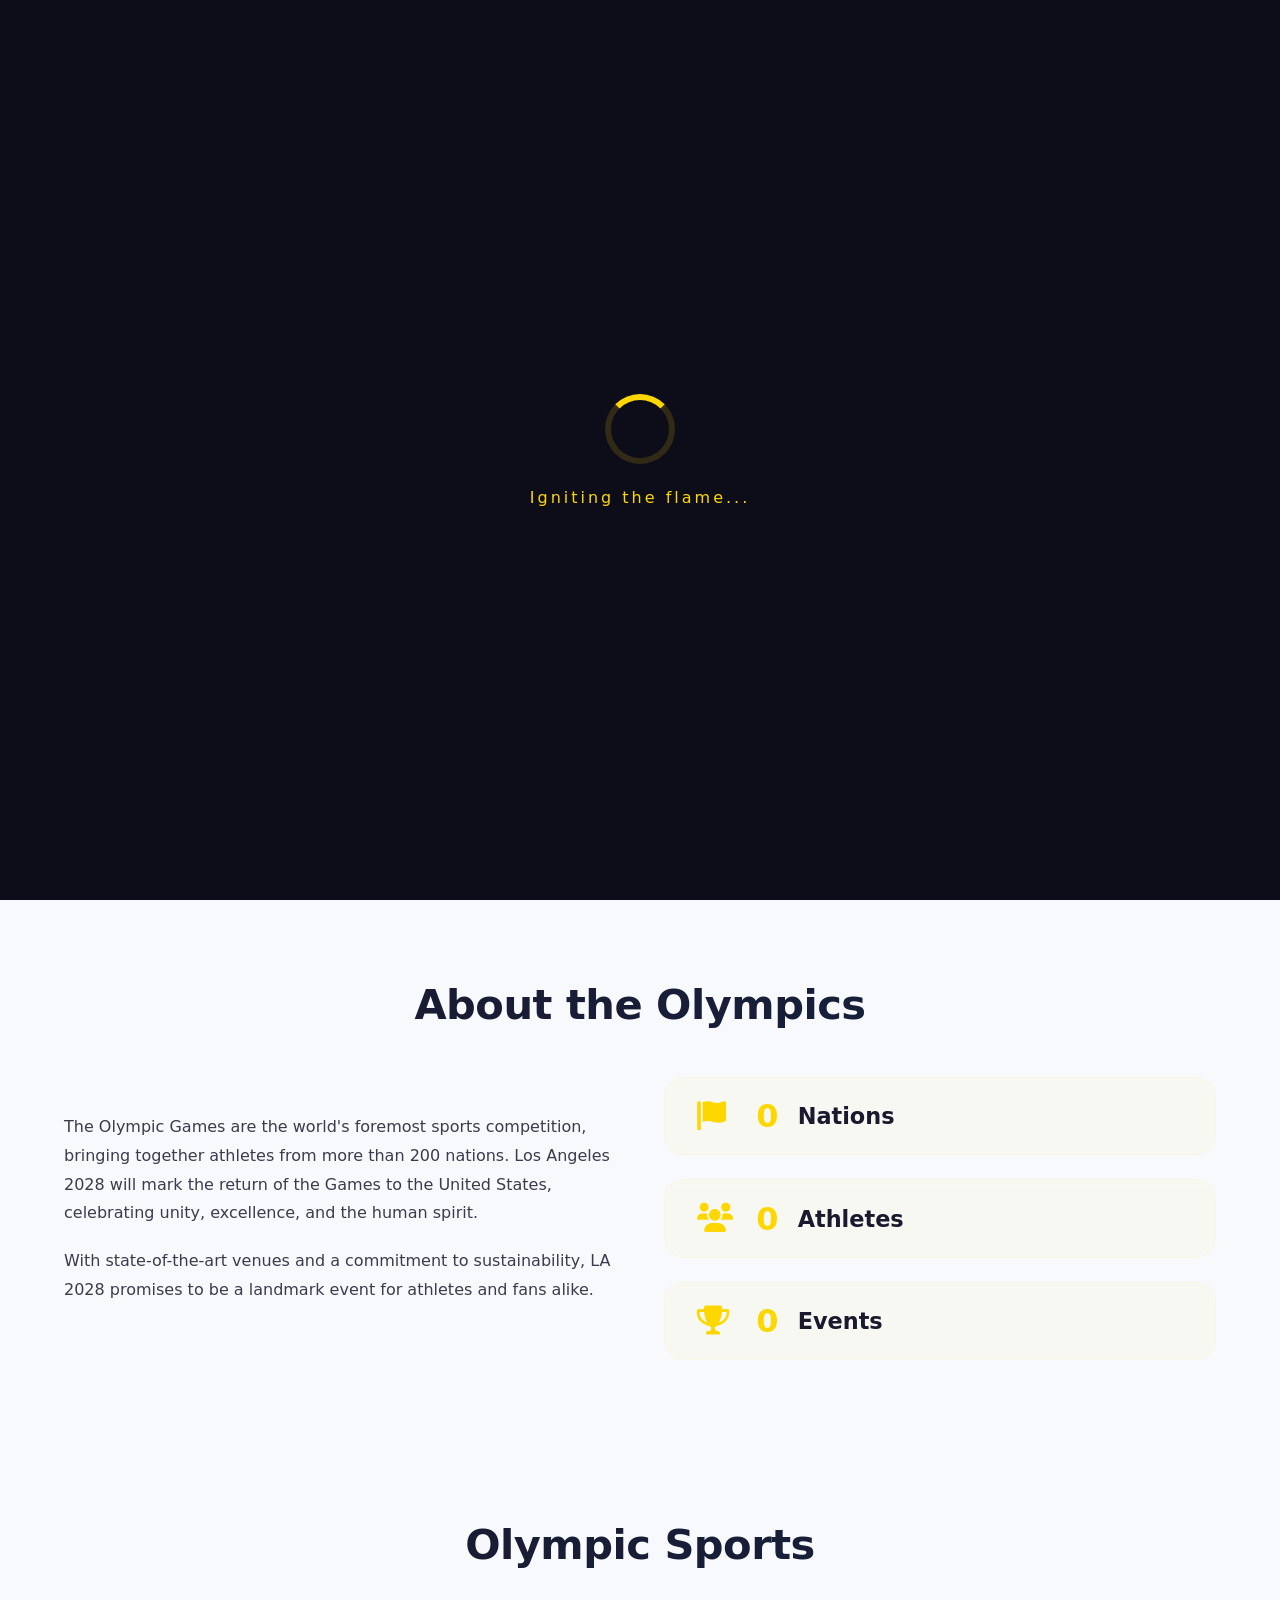
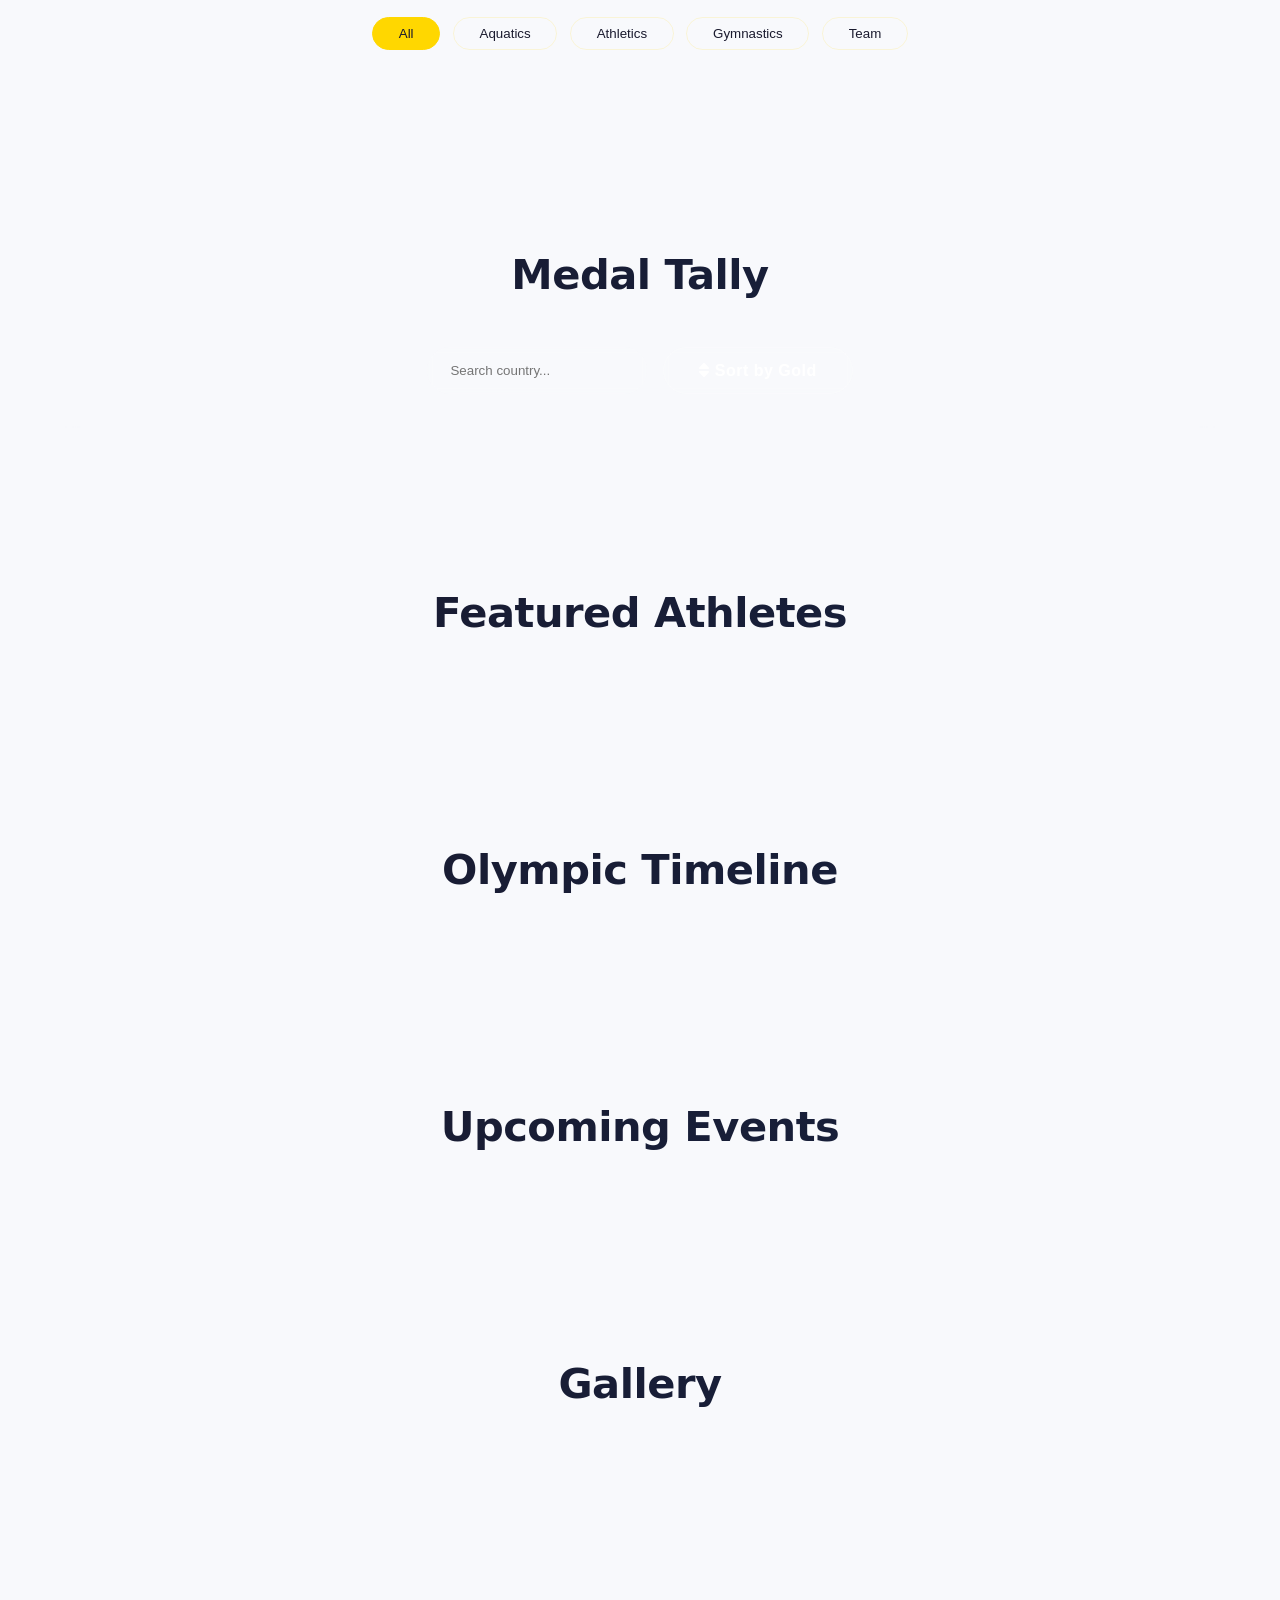
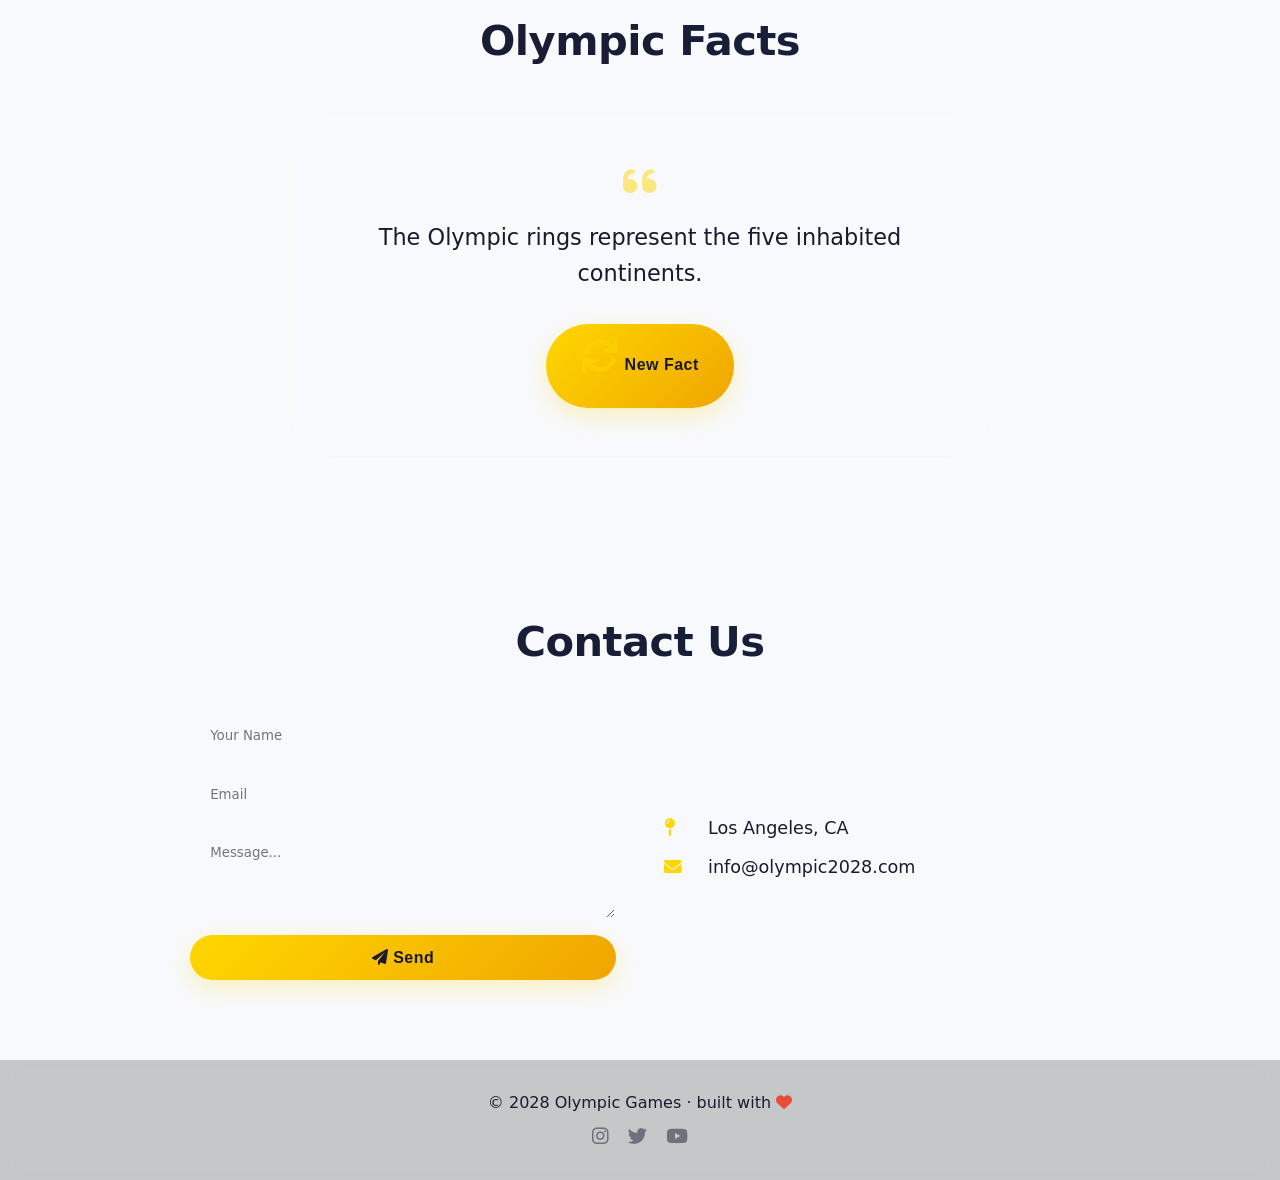
==== index.html @ 935dbac4 "newcomit" ====
<!DOCTYPE html>
<html lang="en">
<head>
  <meta charset="UTF-8" />
  <meta name="viewport" content="width=device-width, initial-scale=1.0" />
  <title>Olympic Games 2028 · Official Portal</title>
  <!-- Font Awesome -->
  <link rel="stylesheet" href="https://cdnjs.cloudflare.com/ajax/libs/font-awesome/6.0.0-beta3/css/all.min.css" />
  <!-- style.css -->
  <link rel="stylesheet" href="style.css" />
</head>
<body>
  <!-- Loader -->
  <div id="loader" class="loader-wrapper">
    <div class="loader-ring"></div>
    <span class="loader-text">Igniting the flame...</span>
  </div>

  <!-- Back to top -->
  <button id="backToTop" class="back-to-top" aria-label="Back to top">
    <i class="fas fa-chevron-up"></i>
  </button>

  <!-- Navbar -->
  <nav id="navbar" class="navbar glass">
    <div class="nav-container">
      <a href="#" class="nav-logo">
        <i class="fas fa-olympic-torch"></i> OLYMPIC<span>2028</span>
      </a>
      <ul class="nav-menu" id="navMenu">
        <li><a href="#hero" class="nav-link active">Home</a></li>
        <li><a href="#about" class="nav-link">About</a></li>
        <li><a href="#sports" class="nav-link">Sports</a></li>
        <li><a href="#medals" class="nav-link">Medals</a></li>
        <li><a href="#athletes" class="nav-link">Athletes</a></li>
        <li><a href="#timeline" class="nav-link">Timeline</a></li>
        <li><a href="#events" class="nav-link">Events</a></li>
        <li><a href="#gallery" class="nav-link">Gallery</a></li>
        <li><a href="#facts" class="nav-link">Facts</a></li>
        <li><a href="#contact" class="nav-link">Contact</a></li>
      </ul>
      <div class="nav-actions">
        <button id="themeToggle" class="theme-btn" aria-label="Toggle theme">
          <i class="fas fa-moon"></i>
        </button>
        <div class="hamburger" id="hamburger">
          <span></span><span></span><span></span>
        </div>
      </div>
    </div>
  </nav>

  <!-- Hero -->
  <section id="hero" class="hero">
    <div class="hero-overlay"></div>
    <div class="hero-content">
      <div class="hero-badge"><i class="fas fa-fire"></i> Los Angeles 2028</div>
      <h1>Olympic Games <br /><span>2028</span></h1>
      <p class="hero-tagline">Where the world unites · ignite the future</p>
      <div class="countdown" id="countdown">
        <div><span id="days">00</span><small>days</small></div>
        <div><span id="hours">00</span><small>hours</small></div>
        <div><span id="minutes">00</span><small>minutes</small></div>
        <div><span id="seconds">00</span><small>seconds</small></div>
      </div>
      <div class="hero-cta">
        <a href="#sports" class="btn-primary"><i class="fas fa-ticket-alt"></i> Explore Sports</a>
        <a href="#medals" class="btn-secondary"><i class="fas fa-medal"></i> Medal Tally</a>
      </div>
      <div class="floating-rings">
        <span class="ring r1"></span><span class="ring r2"></span>
        <span class="ring r3"></span><span class="ring r4"></span>
        <span class="ring r5"></span>
      </div>
    </div>
  </section>

  <!-- About -->
  <section id="about" class="section">
    <div class="container">
      <h2 class="section-title">About the Olympics</h2>
      <div class="about-grid">
        <div class="about-text">
          <p>The Olympic Games are the world's foremost sports competition, bringing together athletes from more than 200 nations. Los Angeles 2028 will mark the return of the Games to the United States, celebrating unity, excellence, and the human spirit.</p>
          <p>With state-of-the-art venues and a commitment to sustainability, LA 2028 promises to be a landmark event for athletes and fans alike.</p>
        </div>
        <div class="about-stats">
          <div><i class="fas fa-flag"></i> <span data-count="206">0</span> Nations</div>
          <div><i class="fas fa-users"></i> <span data-count="10500">0</span> Athletes</div>
          <div><i class="fas fa-trophy"></i> <span data-count="339">0</span> Events</div>
        </div>
      </div>
    </div>
  </section>

  <!-- Sports -->
  <section id="sports" class="section sports-section">
    <div class="container">
      <h2 class="section-title">Olympic Sports</h2>
      <div class="filter-bar" id="sportFilter">
        <button class="filter-btn active" data-filter="all">All</button>
        <button class="filter-btn" data-filter="aquatics">Aquatics</button>
        <button class="filter-btn" data-filter="athletics">Athletics</button>
        <button class="filter-btn" data-filter="gymnastics">Gymnastics</button>
        <button class="filter-btn" data-filter="team">Team</button>
      </div>
      <div class="sports-grid" id="sportsGrid"></div>
    </div>
  </section>

  <!-- Medals -->
  <section id="medals" class="section medal-section">
    <div class="container">
      <h2 class="section-title">Medal Tally</h2>
      <div class="medal-controls">
        <input type="text" id="medalSearch" placeholder="Search country..." />
        <button id="sortMedals" class="btn-secondary"><i class="fas fa-sort"></i> Sort by Gold</button>
      </div>
      <div class="medal-table-wrapper">
        <table class="medal-table" id="medalTable"></table>
      </div>
    </div>
  </section>

  <!-- Athletes -->
  <section id="athletes" class="section">
    <div class="container">
      <h2 class="section-title">Featured Athletes</h2>
      <div class="athletes-grid" id="athletesGrid"></div>
    </div>
  </section>

  <!-- Timeline -->
  <section id="timeline" class="section timeline-section">
    <div class="container">
      <h2 class="section-title">Olympic Timeline</h2>
      <div class="timeline" id="timeline"></div>
    </div>
  </section>

  <!-- Events -->
  <section id="events" class="section">
    <div class="container">
      <h2 class="section-title">Upcoming Events</h2>
      <div class="events-grid" id="eventsGrid"></div>
    </div>
  </section>

  <!-- Gallery -->
  <section id="gallery" class="section gallery-section">
    <div class="container">
      <h2 class="section-title">Gallery</h2>
      <div class="gallery-masonry" id="galleryMasonry"></div>
    </div>
  </section>

  <!-- Facts -->
  <section id="facts" class="section facts-section">
    <div class="container">
      <h2 class="section-title">Olympic Facts</h2>
      <div class="fact-card">
        <i class="fas fa-quote-left"></i>
        <p id="factText">The Olympic rings represent the five inhabited continents.</p>
        <button id="newFact" class="btn-primary"><i class="fas fa-sync"></i> New Fact</button>
      </div>
    </div>
  </section>

  <!-- Contact -->
  <section id="contact" class="section contact-section">
    <div class="container">
      <h2 class="section-title">Contact Us</h2>
      <div class="contact-wrapper">
        <form id="contactForm">
          <input type="text" placeholder="Your Name" required />
          <input type="email" placeholder="Email" required />
          <textarea rows="4" placeholder="Message..."></textarea>
          <button type="submit" class="btn-primary"><i class="fas fa-paper-plane"></i> Send</button>
        </form>
        <div class="contact-info">
          <p><i class="fas fa-map-pin"></i> Los Angeles, CA</p>
          <p><i class="fas fa-envelope"></i> info@olympic2028.com</p>
        </div>
      </div>
    </div>
  </section>

  <!-- Footer -->
  <footer class="footer">
    <div class="container">
      <p>&copy; 2028 Olympic Games  · built with <i class="fas fa-heart" style="color:#e74c3c;"></i></p>
      <div class="footer-social">
        <a href="#"><i class="fab fa-instagram"></i></a>
        <a href="#"><i class="fab fa-twitter"></i></a>
        <a href="#"><i class="fab fa-youtube"></i></a>
      </div>
    </div>
  </footer>

  <!-- Lightbox -->
  <div id="lightbox" class="lightbox">
    <span class="close-lightbox">&times;</span>
    <img id="lightboxImg" src="" alt="gallery" />
  </div>

  <script src="script.js"></script>
</body>
</html>
---- style.css ----
/* ===== RESET & BASE ===== */
* {
  margin: 0;
  padding: 0;
  box-sizing: border-box;
  scroll-behavior: smooth;
}
body {
  font-family: 'Segoe UI', system-ui, -apple-system, sans-serif;
  background: #f8f9fc;
  color: #1a1a2e;
  transition: background 0.4s, color 0.4s;
  overflow-x: hidden;
}
body.dark {
  background: #0d0d1a;
  color: #e8e8f0;
}
a { text-decoration: none; color: inherit; }
ul { list-style: none; }
img { max-width: 100%; display: block; }
.container {
  max-width: 1200px;
  margin: 0 auto;
  padding: 0 1.5rem;
}
.section {
  padding: 5rem 0;
}
.section-title {
  font-size: 2.6rem;
  font-weight: 700;
  text-align: center;
  margin-bottom: 3rem;
  letter-spacing: -0.5px;
  background: linear-gradient(135deg, #1a1a2e, #16213e);
  -webkit-background-clip: text;
  -webkit-text-fill-color: transparent;
  background-clip: text;
}
body.dark .section-title {
  background: linear-gradient(135deg, #f0e6d0, #ffd700);
  -webkit-background-clip: text;
  -webkit-text-fill-color: transparent;
  background-clip: text;
}

/* ===== LOADER ===== */
.loader-wrapper {
  position: fixed;
  inset: 0;
  z-index: 9999;
  display: flex;
  flex-direction: column;
  align-items: center;
  justify-content: center;
  background: #0d0d1a;
  transition: opacity 0.8s, visibility 0.8s;
}
.loader-wrapper.hidden {
  opacity: 0;
  visibility: hidden;
}
.loader-ring {
  width: 70px;
  height: 70px;
  border: 6px solid rgba(255, 215, 0, 0.15);
  border-top-color: #ffd700;
  border-radius: 50%;
  animation: spin 1s linear infinite;
}
.loader-text {
  color: #ffd700;
  margin-top: 1.5rem;
  font-weight: 300;
  letter-spacing: 3px;
  font-size: 1rem;
}
@keyframes spin { to { transform: rotate(360deg); } }

/* ===== GLASS & BUTTONS ===== */
.glass {
  background: rgba(255, 255, 255, 0.12);
  backdrop-filter: blur(16px) saturate(180%);
  -webkit-backdrop-filter: blur(16px) saturate(180%);
  border-bottom: 1px solid rgba(255, 255, 255, 0.08);
}
body.dark .glass {
  background: rgba(10, 10, 30, 0.7);
  border-bottom: 1px solid rgba(255, 215, 0, 0.1);
}
.btn-primary, .btn-secondary {
  display: inline-block;
  padding: 0.85rem 2.2rem;
  border-radius: 50px;
  font-weight: 600;
  transition: all 0.3s ease;
  border: none;
  cursor: pointer;
  font-size: 1rem;
  letter-spacing: 0.5px;
}
.btn-primary {
  background: linear-gradient(135deg, #ffd700, #f0a500);
  color: #1a1a2e;
  box-shadow: 0 8px 24px rgba(255, 215, 0, 0.25);
}
.btn-primary:hover {
  transform: translateY(-3px);
  box-shadow: 0 12px 32px rgba(255, 215, 0, 0.4);
}
.btn-secondary {
  background: rgba(255, 255, 255, 0.08);
  color: #fff;
  border: 1px solid rgba(255, 255, 255, 0.2);
  backdrop-filter: blur(4px);
}
.btn-secondary:hover {
  background: rgba(255, 215, 0, 0.15);
  border-color: #ffd700;
}

/* ===== NAVBAR ===== */
.navbar {
  position: fixed;
  top: 0;
  left: 0;
  width: 100%;
  z-index: 1000;
  padding: 0.7rem 0;
  transition: background 0.3s, box-shadow 0.3s;
}
.nav-container {
  display: flex;
  align-items: center;
  justify-content: space-between;
  max-width: 1280px;
  margin: 0 auto;
  padding: 0 1.5rem;
}
.nav-logo {
  font-size: 1.4rem;
  font-weight: 700;
  letter-spacing: 1px;
}
.nav-logo span { color: #ffd700; }
.nav-menu {
  display: flex;
  gap: 1.8rem;
}
.nav-link {
  font-size: 0.9rem;
  font-weight: 500;
  opacity: 0.7;
  transition: all 0.3s;
  position: relative;
}
.nav-link:hover, .nav-link.active {
  opacity: 1;
  color: #ffd700;
}
.nav-link.active::after {
  content: '';
  position: absolute;
  bottom: -6px;
  left: 0;
  width: 100%;
  height: 2px;
  background: #ffd700;
  border-radius: 4px;
}
.nav-actions { display: flex; align-items: center; gap: 1rem; }
.theme-btn {
  background: none;
  border: none;
  font-size: 1.2rem;
  cursor: pointer;
  color: inherit;
  opacity: 0.7;
  transition: 0.3s;
}
.theme-btn:hover { opacity: 1; transform: rotate(20deg); }
.hamburger {
  display: none;
  flex-direction: column;
  gap: 5px;
  cursor: pointer;
}
.hamburger span {
  width: 26px;
  height: 2.5px;
  background: currentColor;
  border-radius: 4px;
  transition: 0.3s;
}

/* ===== HERO ===== */
.hero {
  min-height: 100vh;
  display: flex;
  align-items: center;
  justify-content: center;
  position: relative;
  background: url('[data-uri]');
  background-size: 120px 120px;
  background-color: #0b0b1a;
  overflow: hidden;
}
.hero-overlay {
  position: absolute;
  inset: 0;
  background: radial-gradient(ellipse at 30% 50%, rgba(255, 215, 0, 0.06), transparent 70%),
              radial-gradient(ellipse at 70% 80%, rgba(255, 215, 0, 0.04), transparent 60%);
}
.hero-content {
  position: relative;
  z-index: 2;
  text-align: center;
  color: #fff;
  padding: 2rem;
  max-width: 900px;
}
.hero-badge {
  display: inline-block;
  background: rgba(255, 215, 0, 0.12);
  padding: 0.4rem 1.6rem;
  border-radius: 40px;
  font-size: 0.9rem;
  letter-spacing: 2px;
  border: 1px solid rgba(255, 215, 0, 0.15);
  margin-bottom: 1.5rem;
  backdrop-filter: blur(6px);
}
.hero h1 {
  font-size: 4.8rem;
  font-weight: 800;
  line-height: 1.1;
  margin-bottom: 0.5rem;
}
.hero h1 span {
  background: linear-gradient(135deg, #ffd700, #f0a500);
  -webkit-background-clip: text;
  -webkit-text-fill-color: transparent;
  background-clip: text;
}
.hero-tagline {
  font-size: 1.25rem;
  opacity: 0.8;
  font-weight: 300;
  letter-spacing: 3px;
  margin-bottom: 2.5rem;
}
.countdown {
  display: flex;
  justify-content: center;
  gap: 2rem;
  margin-bottom: 2.8rem;
}
.countdown div {
  display: flex;
  flex-direction: column;
  align-items: center;
}
.countdown span {
  font-size: 2.8rem;
  font-weight: 700;
  background: rgba(255, 255, 255, 0.06);
  backdrop-filter: blur(8px);
  padding: 0.3rem 1rem;
  border-radius: 16px;
  min-width: 80px;
  border: 1px solid rgba(255, 255, 255, 0.06);
}
.countdown small {
  font-size: 0.7rem;
  text-transform: uppercase;
  letter-spacing: 2px;
  opacity: 0.5;
  margin-top: 0.4rem;
}
.hero-cta { display: flex; gap: 1.2rem; justify-content: center; flex-wrap: wrap; }

/* floating rings */
.floating-rings {
  position: absolute;
  inset: 0;
  pointer-events: none;
  overflow: hidden;
}
.ring {
  position: absolute;
  border: 2px solid rgba(255, 215, 0, 0.08);
  border-radius: 50%;
  animation: floatRing 20s infinite alternate ease-in-out;
}
.ring.r1 { width: 280px; height: 280px; top: 5%; left: -5%; animation-duration: 22s; }
.ring.r2 { width: 200px; height: 200px; bottom: 10%; right: 0%; animation-duration: 18s; animation-delay: -4s; }
.ring.r3 { width: 360px; height: 360px; top: 20%; right: -8%; animation-duration: 26s; animation-delay: -8s; }
.ring.r4 { width: 140px; height: 140px; bottom: 20%; left: 5%; animation-duration: 16s; animation-delay: -2s; }
.ring.r5 { width: 420px; height: 420px; top: 40%; left: 30%; animation-duration: 30s; animation-delay: -12s; opacity: 0.04; }
@keyframes floatRing {
  0% { transform: translate(0, 0) rotate(0deg) scale(1); }
  100% { transform: translate(30px, -20px) rotate(12deg) scale(1.05); }
}

/* ===== ABOUT ===== */
.about-grid {
  display: grid;
  grid-template-columns: 1fr 1fr;
  gap: 3rem;
  align-items: center;
}
.about-text p { margin-bottom: 1.2rem; opacity: 0.85; line-height: 1.8; }
.about-stats {
  display: flex;
  flex-direction: column;
  gap: 1.5rem;
}
.about-stats div {
  background: rgba(255, 215, 0, 0.04);
  padding: 1.2rem 2rem;
  border-radius: 20px;
  border: 1px solid rgba(255, 215, 0, 0.06);
  font-size: 1.4rem;
  font-weight: 600;
  display: flex;
  align-items: center;
  gap: 1.2rem;
  backdrop-filter: blur(4px);
}
.about-stats i { color: #ffd700; font-size: 1.8rem; width: 40px; }
.about-stats span { font-size: 2rem; color: #ffd700; }

/* ===== SPORTS ===== */
.filter-bar {
  display: flex;
  justify-content: center;
  gap: 0.8rem;
  flex-wrap: wrap;
  margin-bottom: 2.5rem;
}
.filter-btn {
  padding: 0.5rem 1.6rem;
  border-radius: 40px;
  border: 1px solid rgba(255, 215, 0, 0.15);
  background: transparent;
  cursor: pointer;
  font-weight: 500;
  transition: all 0.3s;
  color: inherit;
}
.filter-btn.active, .filter-btn:hover {
  background: #ffd700;
  color: #1a1a2e;
  border-color: #ffd700;
}
.sports-grid {
  display: grid;
  grid-template-columns: repeat(auto-fill, minmax(220px, 1fr));
  gap: 1.8rem;
}
.sport-card {
  background: rgba(255, 255, 255, 0.04);
  border-radius: 24px;
  padding: 1.8rem 1.2rem;
  text-align: center;
  transition: all 0.4s cubic-bezier(0.25, 0.46, 0.45, 0.94);
  border: 1px solid rgba(255, 255, 255, 0.04);
  backdrop-filter: blur(4px);
}
.sport-card:hover {
  transform: translateY(-10px);
  box-shadow: 0 20px 40px rgba(0,0,0,0.2);
  border-color: rgba(255, 215, 0, 0.2);
}
.sport-card i { font-size: 2.8rem; color: #ffd700; margin-bottom: 0.8rem; }
.sport-card h4 { font-size: 1.1rem; margin-bottom: 0.3rem; }
.sport-card p { font-size: 0.85rem; opacity: 0.6; }

/* ===== MEDAL TABLE ===== */
.medal-controls {
  display: flex;
  gap: 1rem;
  justify-content: center;
  flex-wrap: wrap;
  margin-bottom: 2rem;
}
#medalSearch {
  padding: 0.6rem 1.4rem;
  border-radius: 40px;
  border: 1px solid rgba(255, 255, 255, 0.1);
  background: rgba(255, 255, 255, 0.04);
  color: inherit;
  min-width: 220px;
  backdrop-filter: blur(4px);
}
.medal-table-wrapper {
  overflow-x: auto;
  border-radius: 24px;
  background: rgba(255, 255, 255, 0.02);
  backdrop-filter: blur(8px);
  border: 1px solid rgba(255, 255, 255, 0.04);
}
.medal-table {
  width: 100%;
  border-collapse: collapse;
  font-size: 0.95rem;
}
.medal-table th {
  text-align: left;
  padding: 1rem 1.2rem;
  border-bottom: 1px solid rgba(255, 255, 255, 0.06);
  font-weight: 600;
  color: #ffd700;
}
.medal-table td {
  padding: 0.9rem 1.2rem;
  border-bottom: 1px solid rgba(255, 255, 255, 0.03);
}
.medal-table tr:hover td { background: rgba(255, 215, 0, 0.03); }
.medal-gold { color: #ffd700; font-weight: 600; }
.medal-silver { color: #c0c0c0; font-weight: 600; }
.medal-bronze { color: #cd7f32; font-weight: 600; }

/* ===== ATHLETES ===== */
.athletes-grid {
  display: grid;
  grid-template-columns: repeat(auto-fill, minmax(200px, 1fr));
  gap: 2rem;
}
.athlete-card {
  background: rgba(255, 255, 255, 0.03);
  border-radius: 24px;
  padding: 1.5rem 1rem;
  text-align: center;
  transition: all 0.4s;
  border: 1px solid rgba(255, 255, 255, 0.04);
  cursor: pointer;
}
.athlete-card:hover {
  transform: scale(1.03);
  box-shadow: 0 16px 40px rgba(0,0,0,0.15);
  border-color: rgba(255, 215, 0, 0.15);
}
.athlete-card .avatar {
  width: 80px;
  height: 80px;
  border-radius: 50%;
  background: linear-gradient(135deg, #ffd700, #f0a500);
  margin: 0 auto 0.8rem;
  display: flex;
  align-items: center;
  justify-content: center;
  font-size: 2.4rem;
  color: #1a1a2e;
  font-weight: 700;
}
.athlete-card h4 { font-size: 1.1rem; }
.athlete-card .sport { opacity: 0.6; font-size: 0.85rem; }
.athlete-detail {
  margin-top: 0.8rem;
  font-size: 0.85rem;
  opacity: 0;
  max-height: 0;
  overflow: hidden;
  transition: all 0.4s;
}
.athlete-card.expanded .athlete-detail {
  opacity: 1;
  max-height: 120px;
  margin-top: 0.8rem;
}

/* ===== TIMELINE ===== */
.timeline {
  display: flex;
  flex-direction: column;
  gap: 1.2rem;
  max-width: 700px;
  margin: 0 auto;
}
.timeline-item {
  display: flex;
  align-items: center;
  gap: 2rem;
  background: rgba(255, 255, 255, 0.02);
  padding: 0.8rem 1.8rem;
  border-radius: 40px;
  border-left: 4px solid #ffd700;
  backdrop-filter: blur(4px);
}
.timeline-item .year { font-weight: 700; color: #ffd700; min-width: 70px; }

/* ===== EVENTS ===== */
.events-grid {
  display: grid;
  grid-template-columns: repeat(auto-fill, minmax(250px, 1fr));
  gap: 1.8rem;
}
.event-card {
  background: rgba(255, 255, 255, 0.02);
  padding: 1.8rem;
  border-radius: 24px;
  border: 1px solid rgba(255, 255, 255, 0.04);
  transition: 0.3s;
}
.event-card:hover { border-color: rgba(255, 215, 0, 0.2); }
.event-card .date { color: #ffd700; font-weight: 600; }

/* ===== GALLERY ===== */
.gallery-masonry {
  display: grid;
  grid-template-columns: repeat(auto-fill, minmax(200px, 1fr));
  gap: 1rem;
}
.gallery-masonry img {
  width: 100%;
  height: 200px;
  object-fit: cover;
  border-radius: 16px;
  transition: 0.3s;
  cursor: pointer;
}
.gallery-masonry img:hover { transform: scale(1.03); box-shadow: 0 8px 24px rgba(0,0,0,0.2); }
.lightbox {
  position: fixed;
  inset: 0;
  background: rgba(0,0,0,0.85);
  display: none;
  align-items: center;
  justify-content: center;
  z-index: 2000;
  backdrop-filter: blur(12px);
}
.lightbox.open { display: flex; }
.lightbox img { max-width: 90%; max-height: 80vh; border-radius: 20px; }
.close-lightbox {
  position: absolute;
  top: 30px;
  right: 40px;
  font-size: 3rem;
  color: #fff;
  cursor: pointer;
  opacity: 0.6;
  transition: 0.3s;
}
.close-lightbox:hover { opacity: 1; }

/* ===== FACTS ===== */
.fact-card {
  max-width: 700px;
  margin: 0 auto;
  text-align: center;
  padding: 3rem 2rem;
  background: rgba(255, 255, 255, 0.02);
  border-radius: 40px;
  border: 1px solid rgba(255, 215, 0, 0.06);
}
.fact-card i { font-size: 2.4rem; color: #ffd700; opacity: 0.5; margin-bottom: 1.2rem; }
.fact-card p { font-size: 1.4rem; font-weight: 300; line-height: 1.6; margin-bottom: 2rem; }

/* ===== CONTACT ===== */
.contact-wrapper {
  display: grid;
  grid-template-columns: 1fr 1fr;
  gap: 3rem;
  max-width: 900px;
  margin: 0 auto;
}
.contact-wrapper form {
  display: flex;
  flex-direction: column;
  gap: 1rem;
}
.contact-wrapper input, .contact-wrapper textarea {
  padding: 0.8rem 1.2rem;
  border-radius: 20px;
  border: 1px solid rgba(255, 255, 255, 0.05);
  background: rgba(255, 255, 255, 0.02);
  color: inherit;
  font-family: inherit;
  backdrop-filter: blur(4px);
}
.contact-info { display: flex; flex-direction: column; justify-content: center; gap: 1.2rem; }
.contact-info p { font-size: 1.1rem; display: flex; align-items: center; gap: 1rem; }
.contact-info i { color: #ffd700; width: 28px; }

/* ===== FOOTER ===== */
.footer {
  background: rgba(0,0,0,0.2);
  backdrop-filter: blur(8px);
  padding: 2rem 0;
  text-align: center;
  border-top: 1px solid rgba(255, 255, 255, 0.03);
}
.footer-social { display: flex; justify-content: center; gap: 1.2rem; margin-top: 0.8rem; }
.footer-social a { opacity: 0.5; transition: 0.3s; font-size: 1.2rem; }
.footer-social a:hover { opacity: 1; color: #ffd700; }

/* ===== BACK TO TOP ===== */
.back-to-top {
  position: fixed;
  bottom: 30px;
  right: 30px;
  width: 48px;
  height: 48px;
  border-radius: 50%;
  background: #ffd700;
  color: #1a1a2e;
  border: none;
  font-size: 1.2rem;
  cursor: pointer;
  box-shadow: 0 8px 24px rgba(255, 215, 0, 0.2);
  transition: all 0.3s;
  opacity: 0;
  visibility: hidden;
  transform: translateY(20px);
  z-index: 999;
}
.back-to-top.visible { opacity: 1; visibility: visible; transform: translateY(0); }
.back-to-top:hover { transform: translateY(-
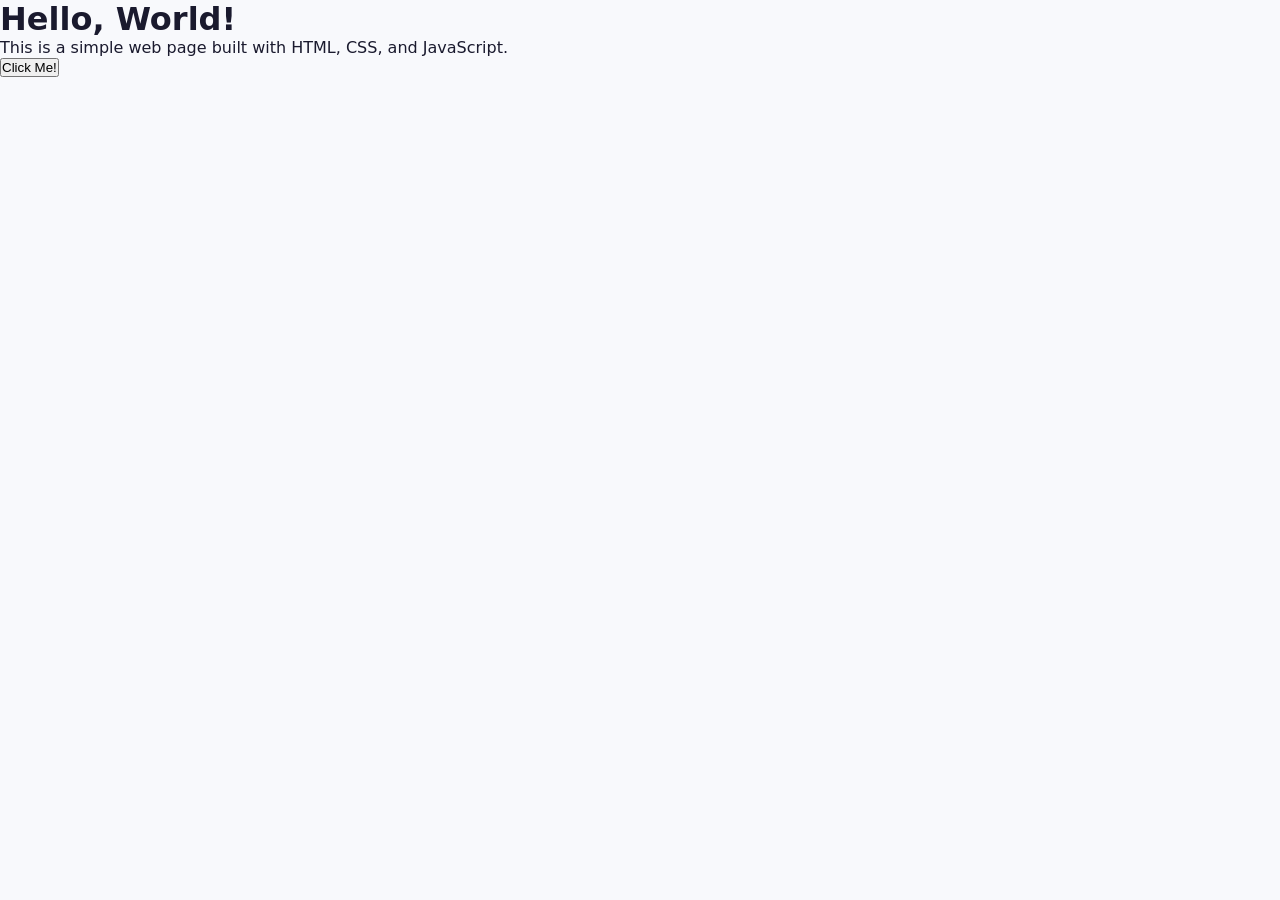
==== commit 0625fb7a: "newst" ====
--- a/index.html
+++ b/index.html
@@ -1,208 +1,23 @@
 <!DOCTYPE html>
 <html lang="en">
+    <title> My First Website</title>
 <head>
-  <meta charset="UTF-8" />
-  <meta name="viewport" content="width=device-width, initial-scale=1.0" />
-  <title>Olympic Games 2028 · Official Portal</title>
-  <!-- Font Awesome -->
-  <link rel="stylesheet" href="https://cdnjs.cloudflare.com/ajax/libs/font-awesome/6.0.0-beta3/css/all.min.css" />
-  <!-- style.css -->
-  <link rel="stylesheet" href="style.css" />
+    <meta charset="UTF-8">
+    <meta name="viewport" content="width=device-width, initial-scale=1.0">
+    <title>My Basic Html  Webpage</title>
+    <!-- Linking External CSS -->
+    <link rel="stylesheet" href="style.css">
 </head>
 <body>
-  <!-- Loader -->
-  <div id="loader" class="loader-wrapper">
-    <div class="loader-ring"></div>
-    <span class="loader-text">Igniting the flame...</span>
-  </div>
 
-  <!-- Back to top -->
-  <button id="backToTop" class="back-to-top" aria-label="Back to top">
-    <i class="fas fa-chevron-up"></i>
-  </button>
+    <div class="card">
+        <h1>Hello, World!</h1>
+        <p>This is a simple web page built with HTML, CSS, and JavaScript.</p>
+        <button id="btn">Click Me!</button>
+        <p id="message"></p>
+    </div>
 
-  <!-- Navbar -->
-  <nav id="navbar" class="navbar glass">
-    <div class="nav-container">
-      <a href="#" class="nav-logo">
-        <i class="fas fa-olympic-torch"></i> OLYMPIC<span>2028</span>
-      </a>
-      <ul class="nav-menu" id="navMenu">
-        <li><a href="#hero" class="nav-link active">Home</a></li>
-        <li><a href="#about" class="nav-link">About</a></li>
-        <li><a href="#sports" class="nav-link">Sports</a></li>
-        <li><a href="#medals" class="nav-link">Medals</a></li>
-        <li><a href="#athletes" class="nav-link">Athletes</a></li>
-        <li><a href="#timeline" class="nav-link">Timeline</a></li>
-        <li><a href="#events" class="nav-link">Events</a></li>
-        <li><a href="#gallery" class="nav-link">Gallery</a></li>
-        <li><a href="#facts" class="nav-link">Facts</a></li>
-        <li><a href="#contact" class="nav-link">Contact</a></li>
-      </ul>
-      <div class="nav-actions">
-        <button id="themeToggle" class="theme-btn" aria-label="Toggle theme">
-          <i class="fas fa-moon"></i>
-        </button>
-        <div class="hamburger" id="hamburger">
-          <span></span><span></span><span></span>
-        </div>
-      </div>
-    </div>
-  </nav>
-
-  <!-- Hero -->
-  <section id="hero" class="hero">
-    <div class="hero-overlay"></div>
-    <div class="hero-content">
-      <div class="hero-badge"><i class="fas fa-fire"></i> Los Angeles 2028</div>
-      <h1>Olympic Games <br /><span>2028</span></h1>
-      <p class="hero-tagline">Where the world unites · ignite the future</p>
-      <div class="countdown" id="countdown">
-        <div><span id="days">00</span><small>days</small></div>
-        <div><span id="hours">00</span><small>hours</small></div>
-        <div><span id="minutes">00</span><small>minutes</small></div>
-        <div><span id="seconds">00</span><small>seconds</small></div>
-      </div>
-      <div class="hero-cta">
-        <a href="#sports" class="btn-primary"><i class="fas fa-ticket-alt"></i> Explore Sports</a>
-        <a href="#medals" class="btn-secondary"><i class="fas fa-medal"></i> Medal Tally</a>
-      </div>
-      <div class="floating-rings">
-        <span class="ring r1"></span><span class="ring r2"></span>
-        <span class="ring r3"></span><span class="ring r4"></span>
-        <span class="ring r5"></span>
-      </div>
-    </div>
-  </section>
-
-  <!-- About -->
-  <section id="about" class="section">
-    <div class="container">
-      <h2 class="section-title">About the Olympics</h2>
-      <div class="about-grid">
-        <div class="about-text">
-          <p>The Olympic Games are the world's foremost sports competition, bringing together athletes from more than 200 nations. Los Angeles 2028 will mark the return of the Games to the United States, celebrating unity, excellence, and the human spirit.</p>
-          <p>With state-of-the-art venues and a commitment to sustainability, LA 2028 promises to be a landmark event for athletes and fans alike.</p>
-        </div>
-        <div class="about-stats">
-          <div><i class="fas fa-flag"></i> <span data-count="206">0</span> Nations</div>
-          <div><i class="fas fa-users"></i> <span data-count="10500">0</span> Athletes</div>
-          <div><i class="fas fa-trophy"></i> <span data-count="339">0</span> Events</div>
-        </div>
-      </div>
-    </div>
-  </section>
-
-  <!-- Sports -->
-  <section id="sports" class="section sports-section">
-    <div class="container">
-      <h2 class="section-title">Olympic Sports</h2>
-      <div class="filter-bar" id="sportFilter">
-        <button class="filter-btn active" data-filter="all">All</button>
-        <button class="filter-btn" data-filter="aquatics">Aquatics</button>
-        <button class="filter-btn" data-filter="athletics">Athletics</button>
-        <button class="filter-btn" data-filter="gymnastics">Gymnastics</button>
-        <button class="filter-btn" data-filter="team">Team</button>
-      </div>
-      <div class="sports-grid" id="sportsGrid"></div>
-    </div>
-  </section>
-
-  <!-- Medals -->
-  <section id="medals" class="section medal-section">
-    <div class="container">
-      <h2 class="section-title">Medal Tally</h2>
-      <div class="medal-controls">
-        <input type="text" id="medalSearch" placeholder="Search country..." />
-        <button id="sortMedals" class="btn-secondary"><i class="fas fa-sort"></i> Sort by Gold</button>
-      </div>
-      <div class="medal-table-wrapper">
-        <table class="medal-table" id="medalTable"></table>
-      </div>
-    </div>
-  </section>
-
-  <!-- Athletes -->
-  <section id="athletes" class="section">
-    <div class="container">
-      <h2 class="section-title">Featured Athletes</h2>
-      <div class="athletes-grid" id="athletesGrid"></div>
-    </div>
-  </section>
-
-  <!-- Timeline -->
-  <section id="timeline" class="section timeline-section">
-    <div class="container">
-      <h2 class="section-title">Olympic Timeline</h2>
-      <div class="timeline" id="timeline"></div>
-    </div>
-  </section>
-
-  <!-- Events -->
-  <section id="events" class="section">
-    <div class="container">
-      <h2 class="section-title">Upcoming Events</h2>
-      <div class="events-grid" id="eventsGrid"></div>
-    </div>
-  </section>
-
-  <!-- Gallery -->
-  <section id="gallery" class="section gallery-section">
-    <div class="container">
-      <h2 class="section-title">Gallery</h2>
-      <div class="gallery-masonry" id="galleryMasonry"></div>
-    </div>
-  </section>
-
-  <!-- Facts -->
-  <section id="facts" class="section facts-section">
-    <div class="container">
-      <h2 class="section-title">Olympic Facts</h2>
-      <div class="fact-card">
-        <i class="fas fa-quote-left"></i>
-        <p id="factText">The Olympic rings represent the five inhabited continents.</p>
-        <button id="newFact" class="btn-primary"><i class="fas fa-sync"></i> New Fact</button>
-      </div>
-    </div>
-  </section>
-
-  <!-- Contact -->
-  <section id="contact" class="section contact-section">
-    <div class="container">
-      <h2 class="section-title">Contact Us</h2>
-      <div class="contact-wrapper">
-        <form id="contactForm">
-          <input type="text" placeholder="Your Name" required />
-          <input type="email" placeholder="Email" required />
-          <textarea rows="4" placeholder="Message..."></textarea>
-          <button type="submit" class="btn-primary"><i class="fas fa-paper-plane"></i> Send</button>
-        </form>
-        <div class="contact-info">
-          <p><i class="fas fa-map-pin"></i> Los Angeles, CA</p>
-          <p><i class="fas fa-envelope"></i> info@olympic2028.com</p>
-        </div>
-      </div>
-    </div>
-  </section>
-
-  <!-- Footer -->
-  <footer class="footer">
-    <div class="container">
-      <p>&copy; 2028 Olympic Games  · built with <i class="fas fa-heart" style="color:#e74c3c;"></i></p>
-      <div class="footer-social">
-        <a href="#"><i class="fab fa-instagram"></i></a>
-        <a href="#"><i class="fab fa-twitter"></i></a>
-        <a href="#"><i class="fab fa-youtube"></i></a>
-      </div>
-    </div>
-  </footer>
-
-  <!-- Lightbox -->
-  <div id="lightbox" class="lightbox">
-    <span class="close-lightbox">&times;</span>
-    <img id="lightboxImg" src="" alt="gallery" />
-  </div>
-
-  <script src="script.js"></script>
+    <!-- Linking External JavaScript -->
+    <script src="script.js"></script>
 </body>
 </html>
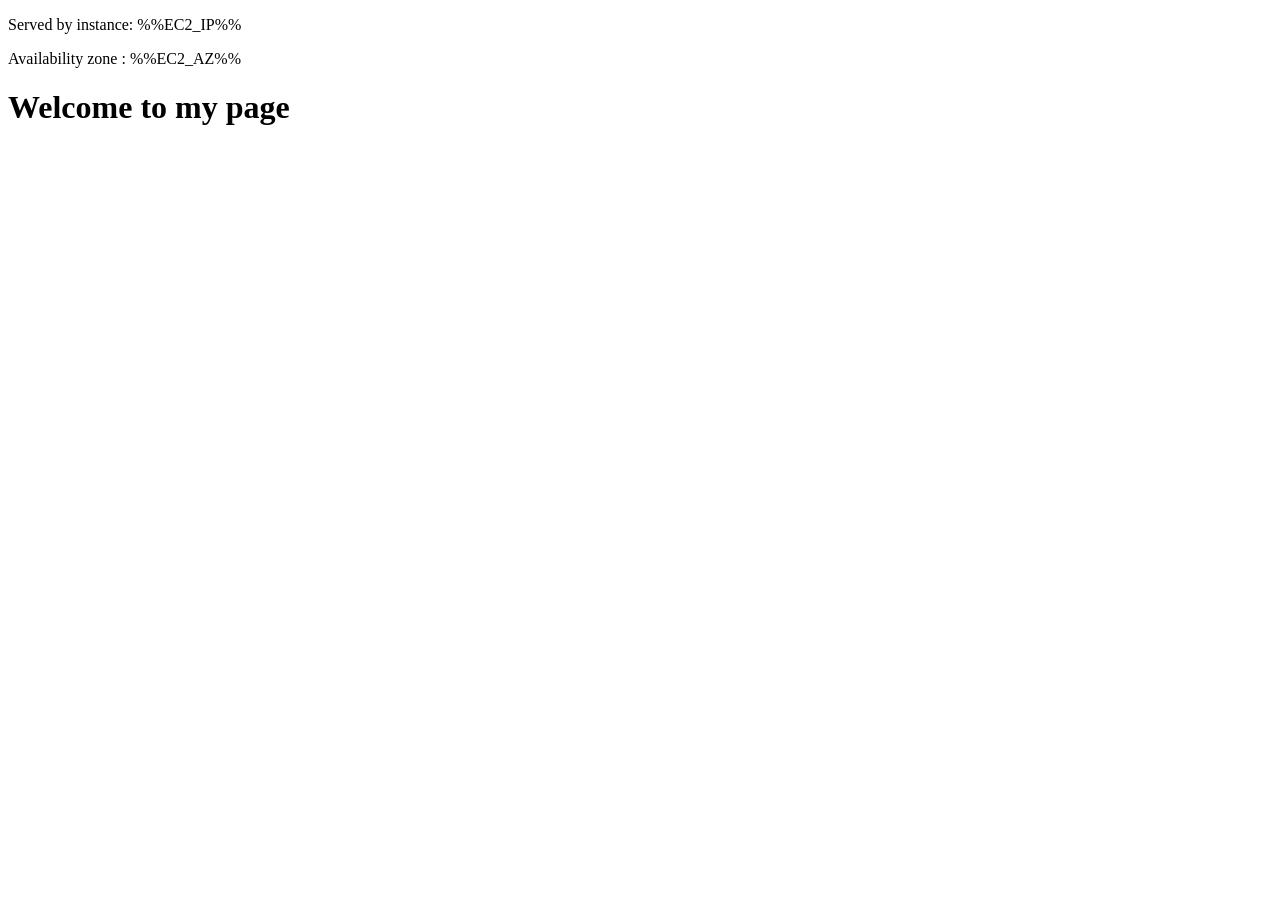
==== commit 132db679: "jhbks" ====
--- a/index.html
+++ b/index.html
@@ -1,23 +1,12 @@
 <!DOCTYPE html>
-<html lang="en">
-    <title> My First Website</title>
+<html>
 <head>
-    <meta charset="UTF-8">
-    <meta name="viewport" content="width=device-width, initial-scale=1.0">
-    <title>My Basic Html  Webpage</title>
-    <!-- Linking External CSS -->
-    <link rel="stylesheet" href="style.css">
+  <meta charset="UTF-8">
+  <title>My Site</title>
 </head>
 <body>
-
-    <div class="card">
-        <h1>Hello, World!</h1>
-        <p>This is a simple web page built with HTML, CSS, and JavaScript.</p>
-        <button id="btn">Click Me!</button>
-        <p id="message"></p>
-    </div>
-
-    <!-- Linking External JavaScript -->
-    <script src="script.js"></script>
+  <p>Served by instance: %%EC2_IP%%</p>
+  <p>Availability zone : %%EC2_AZ%%</p>
+  <h1>Welcome to my page</h1>
 </body>
 </html>
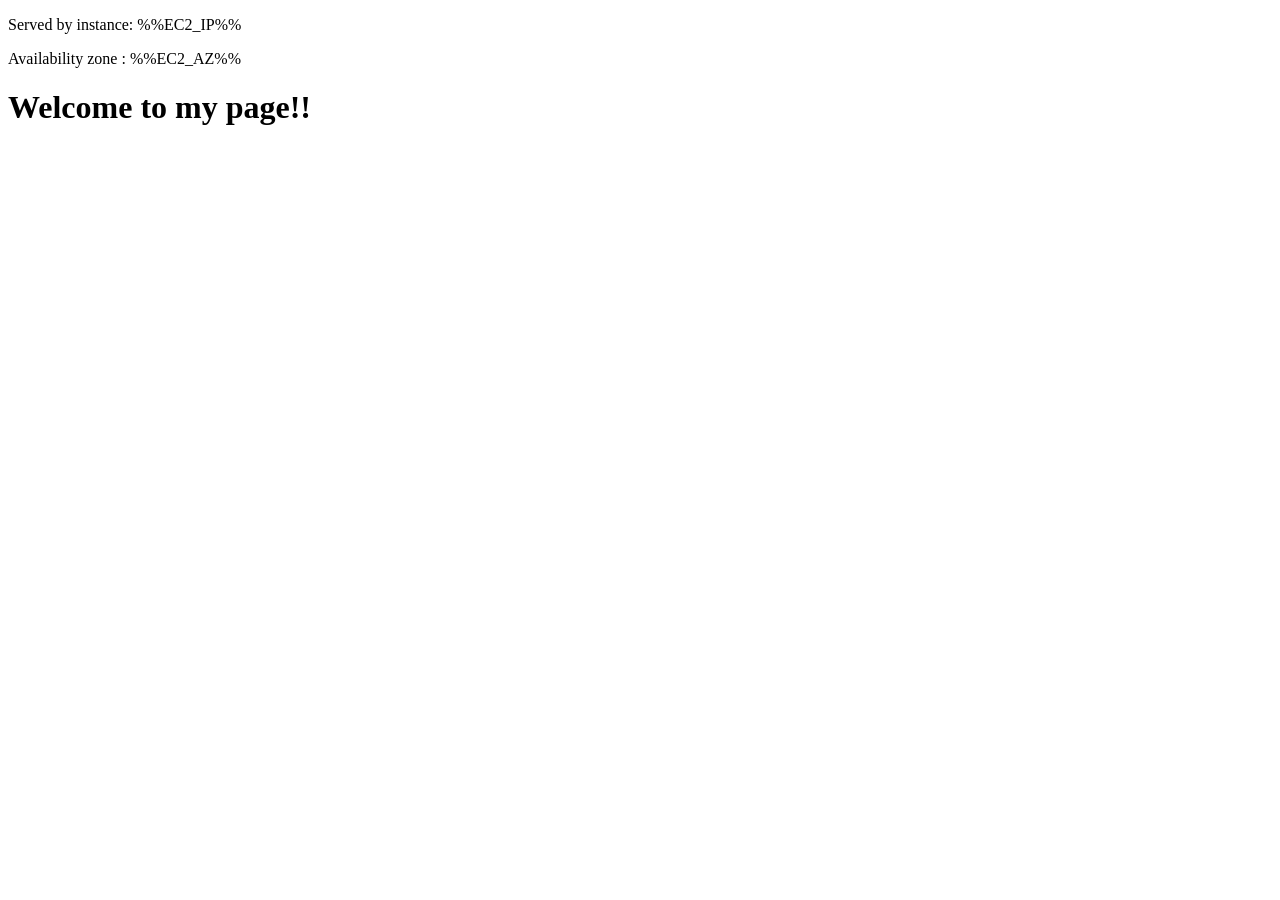
==== commit 12459b0e: "minor change" ====
--- a/index.html
+++ b/index.html
@@ -7,6 +7,6 @@
 <body>
   <p>Served by instance: %%EC2_IP%%</p>
   <p>Availability zone : %%EC2_AZ%%</p>
-  <h1>Welcome to my page</h1>
+  <h1>Welcome to my page!!</h1>
 </body>
 </html>
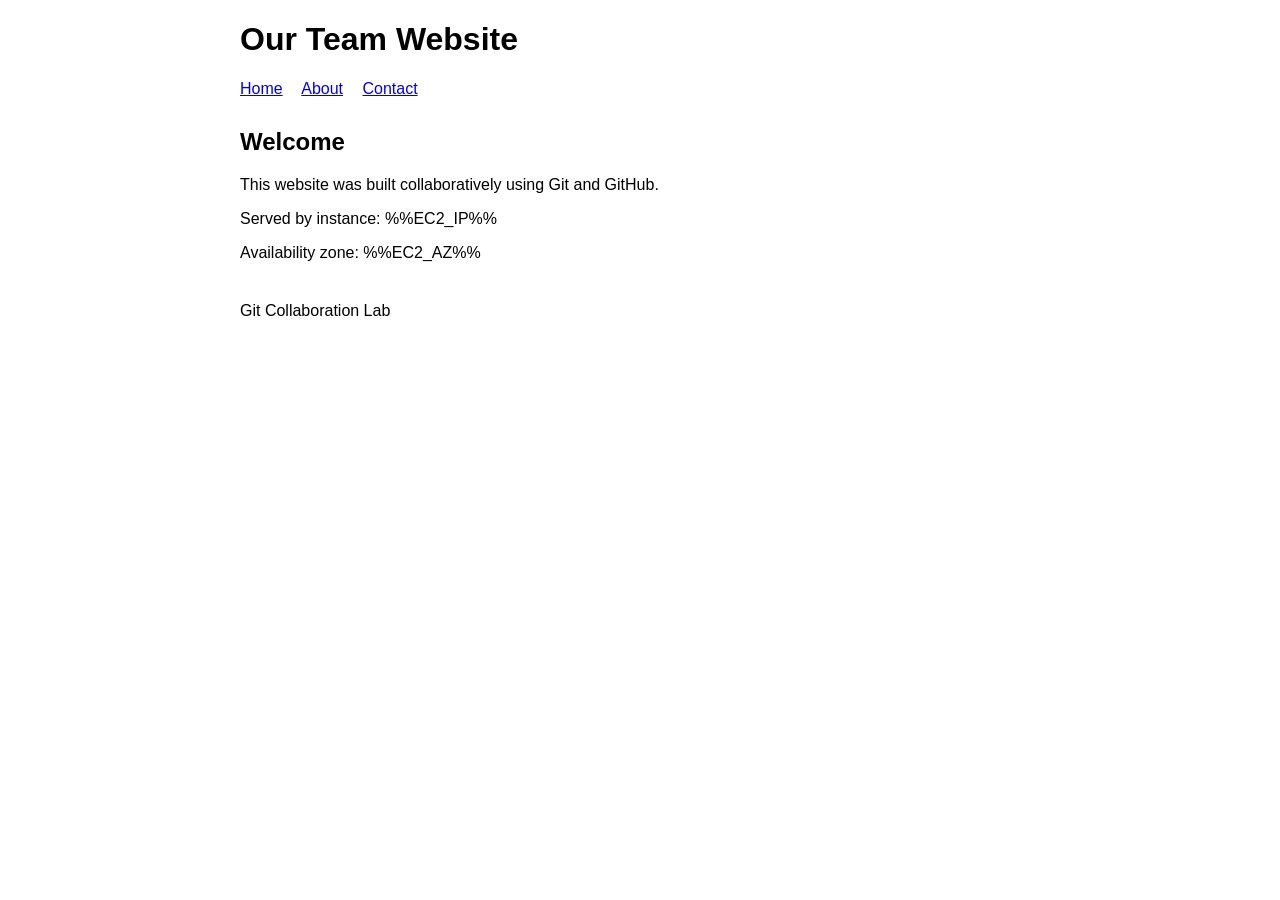
==== commit e25a70ad: "create initial website" ====
--- a/index.html
+++ b/index.html
@@ -1,12 +1,34 @@
 <!DOCTYPE html>
-<html>
+<html lang="en">
 <head>
-  <meta charset="UTF-8">
-  <title>My Site</title>
+    <meta charset="UTF-8">
+    <meta name="viewport" content="width=device-width, initial-scale=1.0">
+    <title>Git Team Lab</title>
+    <link rel="stylesheet" href="style.css">
 </head>
+
 <body>
-  <p>Served by instance: %%EC2_IP%%</p>
-  <p>Availability zone : %%EC2_AZ%%</p>
-  <h1>Welcome to my page!!</h1>
+
+    <header>
+        <h1>Our Team Website</h1>
+
+        <nav>
+            <a href="index.html">Home</a>
+            <a href="about.html">About</a>
+            <a href="contact.html">Contact</a>
+        </nav>
+    </header>
+
+    <main>
+        <h2>Welcome</h2>
+        <p>This website was built collaboratively using Git and GitHub.</p>
+        <p>Served by instance: %%EC2_IP%%</p>
+			  <p>Availability zone: %%EC2_AZ%%</p>
+    </main>
+
+    <footer>
+        <p>Git Collaboration Lab</p>
+    </footer>
+
 </body>
 </html>
--- a/style.css
+++ b/style.css
@@ -0,0 +1,17 @@
+body {
+    font-family: Arial, sans-serif;
+    max-width: 800px;
+    margin: auto;
+}
+
+header {
+    margin-bottom: 30px;
+}
+
+nav a {
+    margin-right: 15px;
+}
+
+footer {
+    margin-top: 40px;
+}
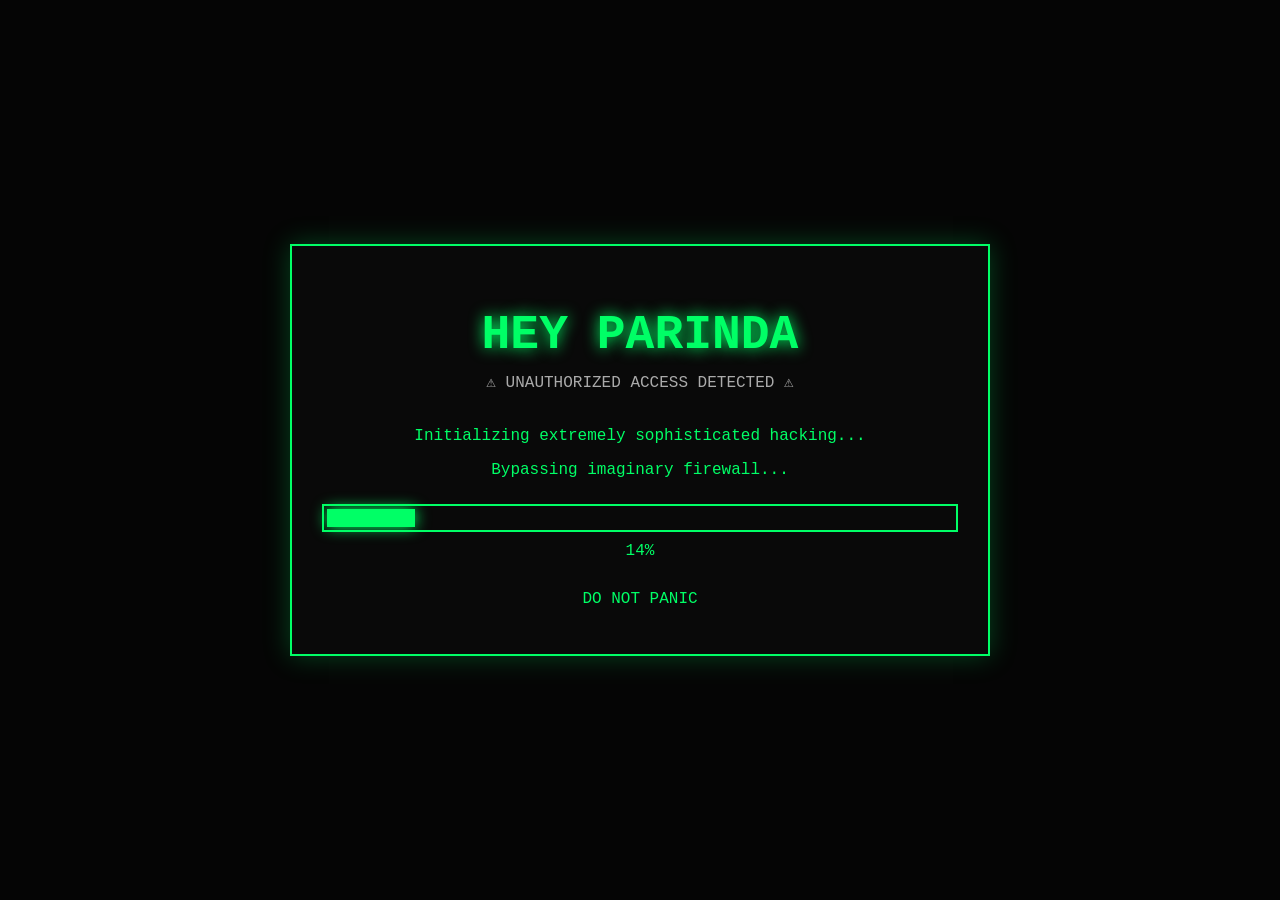
==== commit 9af47b62: "Merge f992e4914a75260a252c8892c1cc3844be6cfe0f into 4aeead0b1ce957e49be5a49e490bb894239f748a" ====
--- a/index.html
+++ b/index.html
@@ -3,32 +3,367 @@
 <head>
     <meta charset="UTF-8">
     <meta name="viewport" content="width=device-width, initial-scale=1.0">
-    <title>Git Team Lab</title>
-    <link rel="stylesheet" href="style.css">
+    <title>Definitely Not Hacking</title>
+
+    <style>
+        * {
+            box-sizing: border-box;
+        }
+
+        body {
+            margin: 0;
+            min-height: 100vh;
+            background: #050505;
+            color: #00ff66;
+            font-family: "Courier New", monospace;
+            display: flex;
+            align-items: center;
+            justify-content: center;
+            overflow: hidden;
+        }
+
+        .screen {
+            width: min(700px, 90%);
+            text-align: center;
+        }
+
+        h1 {
+            font-size: clamp(28px, 5vw, 48px);
+            margin-bottom: 10px;
+            text-shadow: 0 0 15px #00ff66;
+        }
+
+        .subtitle {
+            color: #aaa;
+            margin-bottom: 35px;
+        }
+
+        .terminal {
+            border: 2px solid #00ff66;
+            padding: 30px;
+            box-shadow: 0 0 25px rgba(0, 255, 102, 0.25);
+            background: #090909;
+        }
+
+        .progress-container {
+            width: 100%;
+            height: 28px;
+            border: 2px solid #00ff66;
+            margin: 25px 0 10px;
+            padding: 3px;
+        }
+
+        .progress {
+            width: 0%;
+            height: 100%;
+            background: #00ff66;
+            box-shadow: 0 0 15px #00ff66;
+            transition: width 0.2s;
+        }
+
+        #percent {
+            margin-bottom: 30px;
+        }
+
+        button {
+            font-family: "Courier New", monospace;
+            font-weight: bold;
+            cursor: pointer;
+            border: 2px solid #00ff66;
+            background: #00ff66;
+            color: #000;
+            padding: 15px 25px;
+            font-size: 18px;
+            transition: 0.2s;
+        }
+
+        button:hover {
+            transform: scale(1.05);
+            box-shadow: 0 0 20px #00ff66;
+        }
+
+        #page2 {
+            display: none;
+            text-align: center;
+        }
+
+        #question {
+            font-size: clamp(30px, 6vw, 60px);
+            margin-bottom: 50px;
+            text-shadow: 0 0 15px #00ff66;
+        }
+
+        .buttons {
+            display: flex;
+            justify-content: center;
+            align-items: center;
+            gap: 30px;
+            min-height: 100px;
+        }
+
+        #yes {
+            background: #00ff66;
+            color: black;
+            z-index: 5;
+        }
+
+        #no {
+            background: #111;
+            color: #ff4444;
+            border-color: #ff4444;
+        }
+
+        #celebration {
+            display: none;
+            text-align: center;
+        }
+
+        #celebration h1 {
+            font-size: clamp(60px, 15vw, 150px);
+            color: #00ff66;
+        }
+
+        #celebration p {
+            color: white;
+            font-size: 25px;
+        }
+
+        .confetti {
+            position: fixed;
+            width: 10px;
+            height: 18px;
+            top: -30px;
+            animation: fall linear forwards;
+            z-index: 100;
+        }
+
+        @keyframes fall {
+            to {
+                transform: translateY(110vh) rotate(720deg);
+            }
+        }
+
+        .blink {
+            animation: blink 0.8s infinite;
+        }
+
+        @keyframes blink {
+            50% {
+                opacity: 0;
+            }
+        }
+    </style>
 </head>
 
 <body>
 
-    <header>
-        <h1>Our Team Website</h1>
-
-        <nav>
-            <a href="index.html">Home</a>
-            <a href="about.html">About</a>
-            <a href="contact.html">Contact</a>
-        </nav>
-    </header>
-
-    <main>
-        <h2>Welcome</h2>
-        <p>This website was built collaboratively using Git and GitHub.</p>
-        <p>Served by instance: %%EC2_IP%%</p>
-			  <p>Availability zone: %%EC2_AZ%%</p>
-    </main>
-
-    <footer>
-        <p>Git Collaboration Lab</p>
-    </footer>
+    <!-- FIRST PAGE -->
+    <div class="screen" id="page1">
+
+        <div class="terminal">
+
+            <h1>HEY PARINDA</h1>
+
+            <div class="subtitle">
+                ⚠ UNAUTHORIZED ACCESS DETECTED ⚠
+            </div>
+
+            <p>
+                Initializing extremely sophisticated hacking...
+            </p>
+
+            <p id="status">Accessing mainframe...</p>
+
+            <div class="progress-container">
+                <div class="progress" id="progress"></div>
+            </div>
+
+            <div id="percent">0%</div>
+
+            <p class="blink">
+                DO NOT PANIC
+            </p>
+
+            <button id="continueBtn" style="display:none;">
+                CLICK HERE OR ELSE
+            </button>
+
+        </div>
+
+    </div>
+
+
+    <!-- SECOND PAGE -->
+    <div class="screen" id="page2">
+
+        <div class="terminal">
+
+            <div id="question">
+                Do you love me?
+            </div>
+
+            <div class="buttons">
+
+                <button id="yes">
+                    YES ❤️
+                </button>
+
+                <button id="no">
+                    NO 😈
+                </button>
+
+            </div>
+
+        </div>
+
+    </div>
+
+
+    <!-- CELEBRATION -->
+    <div class="screen" id="celebration">
+
+        <h1>YIPPIE 🎉</h1>
+
+        <p>
+            go back to studying stinky
+        </p>
+
+    </div>
+
+    
+    <script>
+
+        // Fake hacking progress
+        let progress = 0;
+
+        const progressBar = document.getElementById("progress");
+        const percent = document.getElementById("percent");
+        const status = document.getElementById("status");
+        const continueBtn = document.getElementById("continueBtn");
+
+        const messages = [
+            "Scanning device...",
+            "Finding suspicious activities...",
+            "Downloading absolutely nothing...",
+            "Bypassing imaginary firewall...",
+            "Stealing your Wi-Fi...",
+            "Calculating your fate...",
+            "Almost there...",
+            "Hack complete."
+        ];
+
+        let messageIndex = 0;
+
+        const fakeHack = setInterval(() => {
+
+            progress += Math.floor(Math.random() * 4) + 1;
+
+            if (progress >= 100) {
+                progress = 100;
+                clearInterval(fakeHack);
+
+                status.textContent = "HACK COMPLETE. VERY SCARY.";
+                continueBtn.style.display = "inline-block";
+            } else {
+                if (progress % 12 < 4 && messageIndex < messages.length - 1) {
+                    messageIndex++;
+                }
+
+                status.textContent = messages[messageIndex];
+            }
+
+            progressBar.style.width = progress + "%";
+            percent.textContent = progress + "%";
+
+        }, 180);
+
+
+        // Go to Yes/No page
+        continueBtn.addEventListener("click", () => {
+
+            document.getElementById("page1").style.display = "none";
+            document.getElementById("page2").style.display = "block";
+
+        });
+
+
+        // The NO button's inevitable downfall
+        const noButton = document.getElementById("no");
+        const yesButton = document.getElementById("yes");
+
+        let yesSize = 1;
+
+        noButton.addEventListener("click", () => {
+
+            yesSize += 0.35;
+
+            yesButton.style.transform = `scale(${yesSize})`;
+
+            // Make the NO button increasingly difficult to use
+            noButton.style.transform =
+                `translate(${Math.random() * 200 - 100}px,
+                           ${Math.random() * 150 - 75}px)`;
+
+            // Eventually YES consumes the screen
+            if (yesSize >= 7) {
+
+                yesButton.style.position = "fixed";
+                yesButton.style.inset = "0";
+                yesButton.style.width = "100vw";
+                yesButton.style.height = "100vh";
+                yesButton.style.fontSize = "60px";
+                yesButton.style.transform = "none";
+
+                noButton.style.display = "none";
+            }
+        });
+
+
+        // YES = YIPPIE
+        yesButton.addEventListener("click", () => {
+
+            document.getElementById("page2").style.display = "none";
+            document.getElementById("celebration").style.display = "block";
+
+            launchConfetti();
+
+        });
+
+
+        // Confetti
+        function launchConfetti() {
+
+            const pieces = 180;
+
+            for (let i = 0; i < pieces; i++) {
+
+                const confetti = document.createElement("div");
+
+                confetti.classList.add("confetti");
+
+                confetti.style.left = Math.random() * 100 + "vw";
+
+                confetti.style.backgroundColor =
+                    `hsl(${Math.random() * 360}, 100%, 60%)`;
+
+                confetti.style.animationDuration =
+                    (Math.random() * 3 + 2) + "s";
+
+                confetti.style.animationDelay =
+                    Math.random() * 1.5 + "s";
+
+                confetti.style.transform =
+                    `rotate(${Math.random() * 360}deg)`;
+
+                document.body.appendChild(confetti);
+
+                setTimeout(() => {
+                    confetti.remove();
+                }, 6000);
+            }
+        }
+
+    </script>
 
 </body>
 </html>
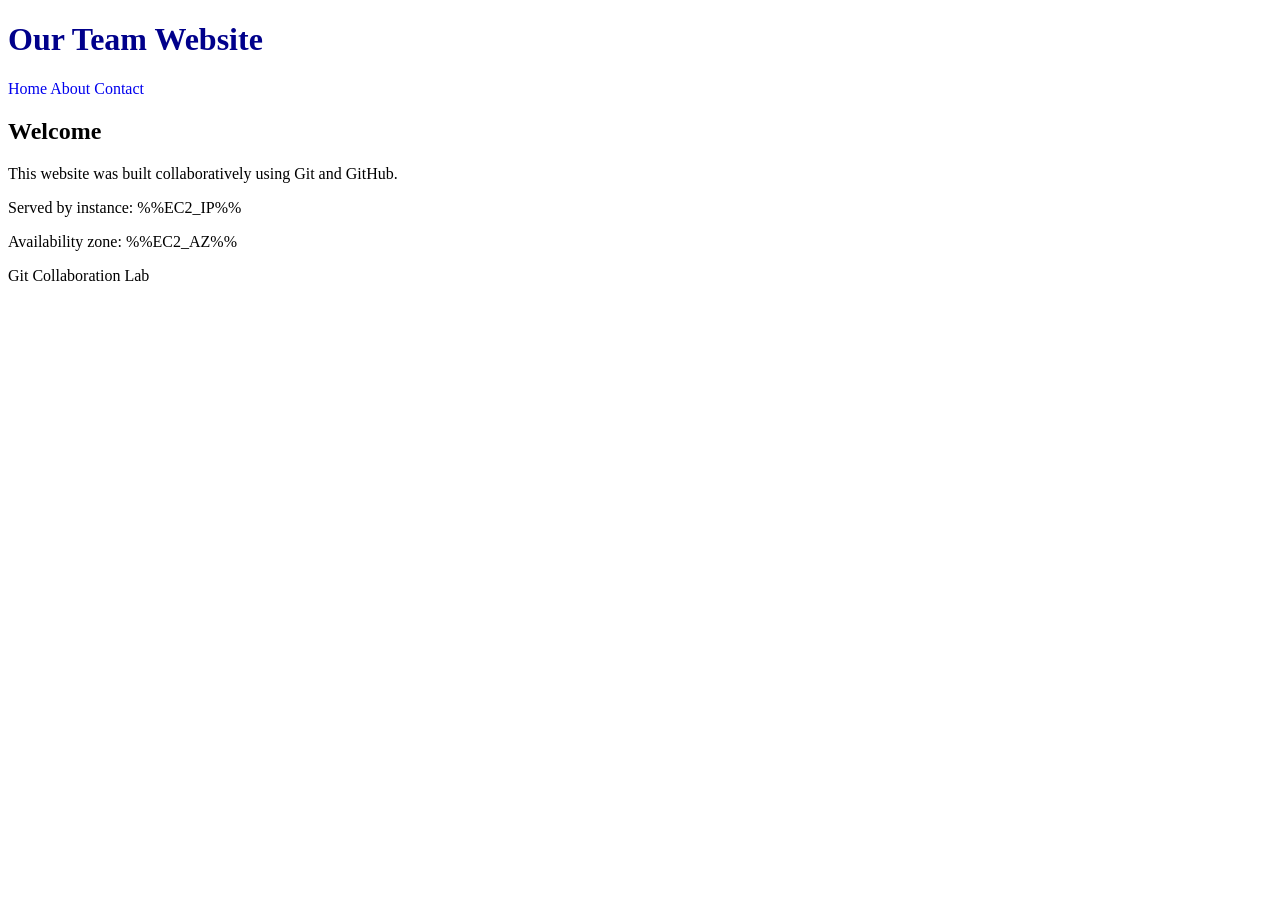
==== commit cc07b9c9: "Merge 6483ada73c897b4c85dbbad889218c21cf21c8f0 into 4aeead0b1ce957e49be5a49e490bb894239f748a" ====
--- a/index.html
+++ b/index.html
@@ -3,367 +3,32 @@
 <head>
     <meta charset="UTF-8">
     <meta name="viewport" content="width=device-width, initial-scale=1.0">
-    <title>Definitely Not Hacking</title>
-
-    <style>
-        * {
-            box-sizing: border-box;
-        }
-
-        body {
-            margin: 0;
-            min-height: 100vh;
-            background: #050505;
-            color: #00ff66;
-            font-family: "Courier New", monospace;
-            display: flex;
-            align-items: center;
-            justify-content: center;
-            overflow: hidden;
-        }
-
-        .screen {
-            width: min(700px, 90%);
-            text-align: center;
-        }
-
-        h1 {
-            font-size: clamp(28px, 5vw, 48px);
-            margin-bottom: 10px;
-            text-shadow: 0 0 15px #00ff66;
-        }
-
-        .subtitle {
-            color: #aaa;
-            margin-bottom: 35px;
-        }
-
-        .terminal {
-            border: 2px solid #00ff66;
-            padding: 30px;
-            box-shadow: 0 0 25px rgba(0, 255, 102, 0.25);
-            background: #090909;
-        }
-
-        .progress-container {
-            width: 100%;
-            height: 28px;
-            border: 2px solid #00ff66;
-            margin: 25px 0 10px;
-            padding: 3px;
-        }
-
-        .progress {
-            width: 0%;
-            height: 100%;
-            background: #00ff66;
-            box-shadow: 0 0 15px #00ff66;
-            transition: width 0.2s;
-        }
-
-        #percent {
-            margin-bottom: 30px;
-        }
-
-        button {
-            font-family: "Courier New", monospace;
-            font-weight: bold;
-            cursor: pointer;
-            border: 2px solid #00ff66;
-            background: #00ff66;
-            color: #000;
-            padding: 15px 25px;
-            font-size: 18px;
-            transition: 0.2s;
-        }
-
-        button:hover {
-            transform: scale(1.05);
-            box-shadow: 0 0 20px #00ff66;
-        }
-
-        #page2 {
-            display: none;
-            text-align: center;
-        }
-
-        #question {
-            font-size: clamp(30px, 6vw, 60px);
-            margin-bottom: 50px;
-            text-shadow: 0 0 15px #00ff66;
-        }
-
-        .buttons {
-            display: flex;
-            justify-content: center;
-            align-items: center;
-            gap: 30px;
-            min-height: 100px;
-        }
-
-        #yes {
-            background: #00ff66;
-            color: black;
-            z-index: 5;
-        }
-
-        #no {
-            background: #111;
-            color: #ff4444;
-            border-color: #ff4444;
-        }
-
-        #celebration {
-            display: none;
-            text-align: center;
-        }
-
-        #celebration h1 {
-            font-size: clamp(60px, 15vw, 150px);
-            color: #00ff66;
-        }
-
-        #celebration p {
-            color: white;
-            font-size: 25px;
-        }
-
-        .confetti {
-            position: fixed;
-            width: 10px;
-            height: 18px;
-            top: -30px;
-            animation: fall linear forwards;
-            z-index: 100;
-        }
-
-        @keyframes fall {
-            to {
-                transform: translateY(110vh) rotate(720deg);
-            }
-        }
-
-        .blink {
-            animation: blink 0.8s infinite;
-        }
-
-        @keyframes blink {
-            50% {
-                opacity: 0;
-            }
-        }
-    </style>
+    <title>Git Team Lab</title>
+    <link rel="stylesheet" href="style.css">
 </head>
 
 <body>
 
-    <!-- FIRST PAGE -->
-    <div class="screen" id="page1">
+    <header>
+        <h1>Our Team Website</h1>
 
-        <div class="terminal">
+        <nav>
+            <a href="index.html">Home</a>
+            <a href="about.html">About</a>
+            <a href="contact.html">Contact</a>
+        </nav>
+    </header>
 
-            <h1>HEY PARINDA</h1>
+    <main>
+        <h2>Welcome</h2>
+        <p>This website was built collaboratively using Git and GitHub.</p>
+        <p>Served by instance: %%EC2_IP%%</p>
+			  <p>Availability zone: %%EC2_AZ%%</p>
+    </main>
 
-            <div class="subtitle">
-                ⚠ UNAUTHORIZED ACCESS DETECTED ⚠
-            </div>
-
-            <p>
-                Initializing extremely sophisticated hacking...
-            </p>
-
-            <p id="status">Accessing mainframe...</p>
-
-            <div class="progress-container">
-                <div class="progress" id="progress"></div>
-            </div>
-
-            <div id="percent">0%</div>
-
-            <p class="blink">
-                DO NOT PANIC
-            </p>
-
-            <button id="continueBtn" style="display:none;">
-                CLICK HERE OR ELSE
-            </button>
-
-        </div>
-
-    </div>
-
-
-    <!-- SECOND PAGE -->
-    <div class="screen" id="page2">
-
-        <div class="terminal">
-
-            <div id="question">
-                Do you love me?
-            </div>
-
-            <div class="buttons">
-
-                <button id="yes">
-                    YES ❤️
-                </button>
-
-                <button id="no">
-                    NO 😈
-                </button>
-
-            </div>
-
-        </div>
-
-    </div>
-
-
-    <!-- CELEBRATION -->
-    <div class="screen" id="celebration">
-
-        <h1>YIPPIE 🎉</h1>
-
-        <p>
-            go back to studying stinky
-        </p>
-
-    </div>
-
-    
-    <script>
-
-        // Fake hacking progress
-        let progress = 0;
-
-        const progressBar = document.getElementById("progress");
-        const percent = document.getElementById("percent");
-        const status = document.getElementById("status");
-        const continueBtn = document.getElementById("continueBtn");
-
-        const messages = [
-            "Scanning device...",
-            "Finding suspicious activities...",
-            "Downloading absolutely nothing...",
-            "Bypassing imaginary firewall...",
-            "Stealing your Wi-Fi...",
-            "Calculating your fate...",
-            "Almost there...",
-            "Hack complete."
-        ];
-
-        let messageIndex = 0;
-
-        const fakeHack = setInterval(() => {
-
-            progress += Math.floor(Math.random() * 4) + 1;
-
-            if (progress >= 100) {
-                progress = 100;
-                clearInterval(fakeHack);
-
-                status.textContent = "HACK COMPLETE. VERY SCARY.";
-                continueBtn.style.display = "inline-block";
-            } else {
-                if (progress % 12 < 4 && messageIndex < messages.length - 1) {
-                    messageIndex++;
-                }
-
-                status.textContent = messages[messageIndex];
-            }
-
-            progressBar.style.width = progress + "%";
-            percent.textContent = progress + "%";
-
-        }, 180);
-
-
-        // Go to Yes/No page
-        continueBtn.addEventListener("click", () => {
-
-            document.getElementById("page1").style.display = "none";
-            document.getElementById("page2").style.display = "block";
-
-        });
-
-
-        // The NO button's inevitable downfall
-        const noButton = document.getElementById("no");
-        const yesButton = document.getElementById("yes");
-
-        let yesSize = 1;
-
-        noButton.addEventListener("click", () => {
-
-            yesSize += 0.35;
-
-            yesButton.style.transform = `scale(${yesSize})`;
-
-            // Make the NO button increasingly difficult to use
-            noButton.style.transform =
-                `translate(${Math.random() * 200 - 100}px,
-                           ${Math.random() * 150 - 75}px)`;
-
-            // Eventually YES consumes the screen
-            if (yesSize >= 7) {
-
-                yesButton.style.position = "fixed";
-                yesButton.style.inset = "0";
-                yesButton.style.width = "100vw";
-                yesButton.style.height = "100vh";
-                yesButton.style.fontSize = "60px";
-                yesButton.style.transform = "none";
-
-                noButton.style.display = "none";
-            }
-        });
-
-
-        // YES = YIPPIE
-        yesButton.addEventListener("click", () => {
-
-            document.getElementById("page2").style.display = "none";
-            document.getElementById("celebration").style.display = "block";
-
-            launchConfetti();
-
-        });
-
-
-        // Confetti
-        function launchConfetti() {
-
-            const pieces = 180;
-
-            for (let i = 0; i < pieces; i++) {
-
-                const confetti = document.createElement("div");
-
-                confetti.classList.add("confetti");
-
-                confetti.style.left = Math.random() * 100 + "vw";
-
-                confetti.style.backgroundColor =
-                    `hsl(${Math.random() * 360}, 100%, 60%)`;
-
-                confetti.style.animationDuration =
-                    (Math.random() * 3 + 2) + "s";
-
-                confetti.style.animationDelay =
-                    Math.random() * 1.5 + "s";
-
-                confetti.style.transform =
-                    `rotate(${Math.random() * 360}deg)`;
-
-                document.body.appendChild(confetti);
-
-                setTimeout(() => {
-                    confetti.remove();
-                }, 6000);
-            }
-        }
-
-    </script>
+    <footer>
+        <p>Git Collaboration Lab</p>
+    </footer>
 
 </body>
 </html>
--- a/style.css
+++ b/style.css
@@ -0,0 +1,11 @@
+h1 {
+    color: darkblue;
+}
+
+nav {
+    margin-top: 10px;
+}
+
+a {
+    text-decoration: none;
+}
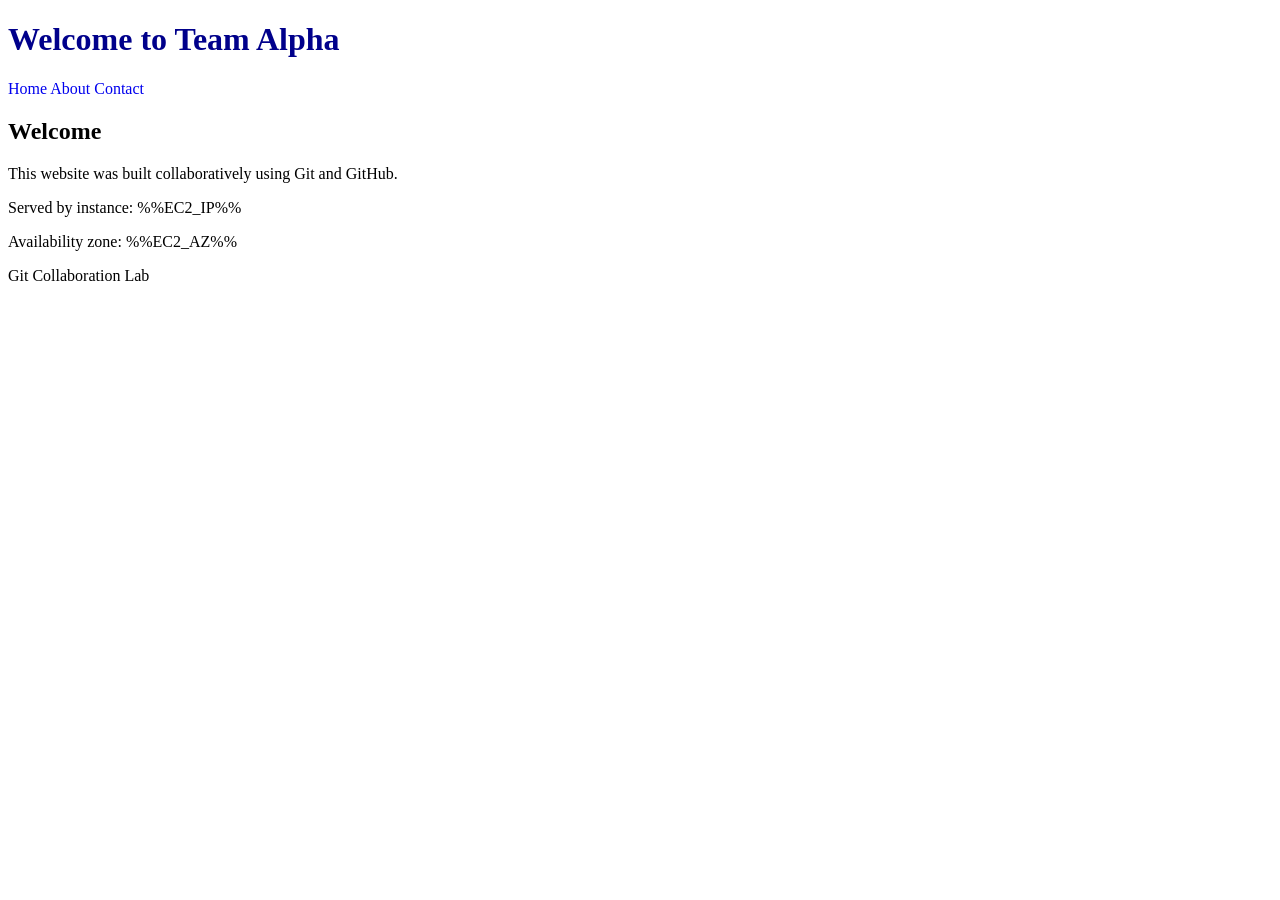
==== commit 3cc2fa34: "Change website title to Team Alpha" ====
--- a/index.html
+++ b/index.html
@@ -10,7 +10,7 @@
 <body>
 
     <header>
-        <h1>Our Team Website</h1>
+        <h1>Welcome to Team Alpha</h1>
 
         <nav>
             <a href="index.html">Home</a>
--- a/style.css
+++ b/style.css
@@ -6,6 +6,7 @@
     margin-top: 10px;
 }
 
+
 a {
     text-decoration: none;
 }
